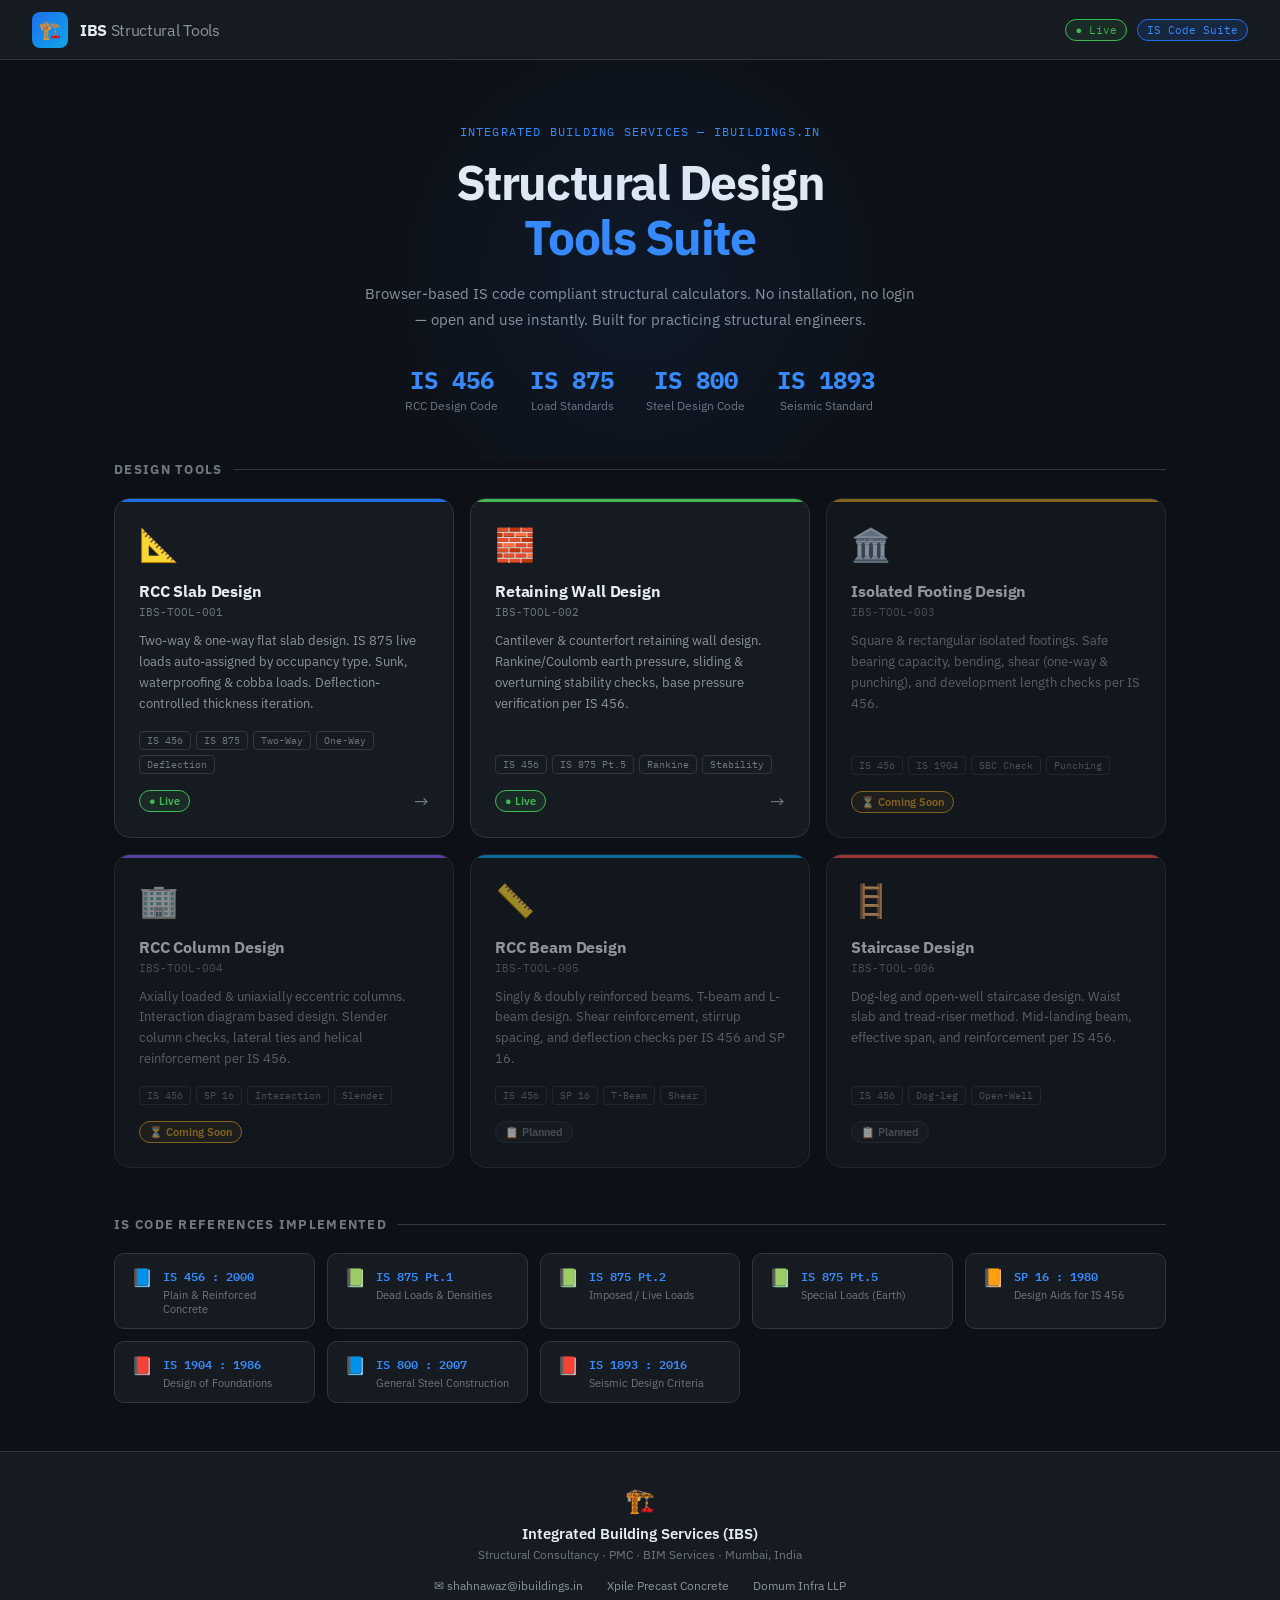
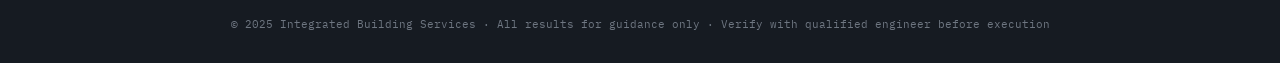
==== index.html @ f1c57fa6 "Add files via upload" ====
<!DOCTYPE html>
<html lang="en">
<head>
  <meta charset="UTF-8">
  <meta name="viewport" content="width=device-width, initial-scale=1.0">
  <title>IBS Structural Tools — Integrated Building Services</title>
  <link rel="icon" href="data:image/svg+xml,<svg xmlns='http://www.w3.org/2000/svg' viewBox='0 0 100 100'><text y='.9em' font-size='90'>🏗️</text></svg>">
  <link rel="preconnect" href="https://fonts.googleapis.com">
  <link href="https://fonts.googleapis.com/css2?family=IBM+Plex+Mono:wght@400;600&family=IBM+Plex+Sans:wght@300;400;500;600;700&display=swap" rel="stylesheet">
  <style>
    :root {
      --bg:         #0d1117;
      --bg-card:    #161b22;
      --bg-card2:   #1c2129;
      --border:     #30363d;
      --border-hi:  #484f58;
      --text:       #e6edf3;
      --text-muted: #8b949e;
      --text-dim:   #6e7681;
      --accent:     #1f6feb;
      --accent-hi:  #388bfd;
      --accent-glow:rgba(31,111,235,0.15);
      --green:      #3fb950;
      --green-bg:   rgba(63,185,80,0.1);
      --orange:     #d29922;
      --orange-bg:  rgba(210,153,34,0.1);
      --purple:     #8b5cf6;
      --purple-bg:  rgba(139,92,246,0.1);
      --teal:       #0ea5e9;
      --teal-bg:    rgba(14,165,233,0.1);
      --red:        #f85149;
      --red-bg:     rgba(248,81,73,0.1);
      --font:       'IBM Plex Sans', sans-serif;
      --mono:       'IBM Plex Mono', monospace;
      --radius:     10px;
      --radius-lg:  16px;
    }
    *, *::before, *::after { box-sizing: border-box; margin: 0; padding: 0; }
    html { scroll-behavior: smooth; }

    body {
      font-family: var(--font);
      background: var(--bg);
      color: var(--text);
      min-height: 100vh;
    }

    /* ── Header ── */
    .header {
      background: var(--bg-card);
      border-bottom: 1px solid var(--border);
      padding: 0 2rem;
      height: 60px;
      display: flex;
      align-items: center;
      justify-content: space-between;
      position: sticky; top: 0; z-index: 50;
    }
    .header-brand { display: flex; align-items: center; gap: 12px; }
    .header-logo {
      width: 36px; height: 36px;
      background: linear-gradient(135deg, var(--accent), #0ea5e9);
      border-radius: 8px;
      display: flex; align-items: center; justify-content: center;
      font-size: 18px;
    }
    .brand-text { font-size: 16px; font-weight: 700; letter-spacing: -0.02em; }
    .brand-text span { color: var(--text-muted); font-weight: 400; }
    .header-right { display: flex; align-items: center; gap: 10px; }
    .badge {
      font-family: var(--mono);
      font-size: 11px;
      padding: 3px 9px;
      border-radius: 20px;
      border: 1px solid;
    }
    .badge-blue  { color: var(--accent-hi); border-color: var(--accent);  background: var(--accent-glow); }
    .badge-green { color: var(--green);     border-color: var(--green);   background: var(--green-bg); }

    /* ── Hero ── */
    .hero {
      padding: 4rem 2rem 3rem;
      text-align: center;
      position: relative;
      overflow: hidden;
    }
    .hero::before {
      content: '';
      position: absolute;
      top: -80px; left: 50%; transform: translateX(-50%);
      width: 600px; height: 600px;
      background: radial-gradient(circle, rgba(31,111,235,0.08) 0%, transparent 70%);
      pointer-events: none;
    }
    .hero-eyebrow {
      font-family: var(--mono);
      font-size: 12px;
      color: var(--accent-hi);
      letter-spacing: 0.1em;
      text-transform: uppercase;
      margin-bottom: 1rem;
    }
    .hero h1 {
      font-size: clamp(28px, 5vw, 48px);
      font-weight: 700;
      letter-spacing: -0.03em;
      line-height: 1.15;
      margin-bottom: 1rem;
    }
    .hero h1 span { color: var(--accent-hi); }
    .hero-sub {
      font-size: 15px;
      color: var(--text-muted);
      max-width: 560px;
      margin: 0 auto 2rem;
      line-height: 1.7;
    }
    .hero-stats {
      display: flex;
      justify-content: center;
      gap: 2rem;
      flex-wrap: wrap;
    }
    .hero-stat { text-align: center; }
    .hero-stat-num {
      font-size: 24px;
      font-weight: 700;
      font-family: var(--mono);
      color: var(--accent-hi);
    }
    .hero-stat-label { font-size: 12px; color: var(--text-dim); margin-top: 2px; }

    /* ── Section ── */
    .section { max-width: 1100px; margin: 0 auto; padding: 0 1.5rem 3rem; }
    .section-title {
      font-size: 13px;
      font-weight: 700;
      text-transform: uppercase;
      letter-spacing: 0.1em;
      color: var(--text-dim);
      margin-bottom: 1.25rem;
      display: flex;
      align-items: center;
      gap: 10px;
    }
    .section-title::after {
      content: ''; flex: 1; height: 1px; background: var(--border);
    }

    /* ── Tool Cards Grid ── */
    .tools-grid {
      display: grid;
      grid-template-columns: repeat(auto-fill, minmax(300px, 1fr));
      gap: 1rem;
    }

    .tool-card {
      background: var(--bg-card);
      border: 1px solid var(--border);
      border-radius: var(--radius-lg);
      padding: 1.5rem;
      transition: all 0.2s ease;
      text-decoration: none;
      color: inherit;
      display: flex;
      flex-direction: column;
      position: relative;
      overflow: hidden;
    }
    .tool-card::before {
      content: '';
      position: absolute;
      top: 0; left: 0; right: 0;
      height: 3px;
      border-radius: var(--radius-lg) var(--radius-lg) 0 0;
    }
    .tool-card:hover {
      border-color: var(--border-hi);
      transform: translateY(-2px);
      box-shadow: 0 8px 32px rgba(0,0,0,0.4);
    }
    .tool-card.active:hover { cursor: pointer; }
    .tool-card.coming-soon { opacity: 0.6; cursor: default; }
    .tool-card.coming-soon:hover { transform: none; box-shadow: none; }

    /* Color themes per tool */
    .theme-blue  ::before, .tool-card.theme-blue::before  { background: var(--accent); }
    .tool-card.theme-blue:hover   { border-color: var(--accent); box-shadow: 0 8px 32px var(--accent-glow); }
    .tool-card.theme-green::before  { background: var(--green); }
    .tool-card.theme-green:hover  { border-color: var(--green);  box-shadow: 0 8px 32px rgba(63,185,80,0.15); }
    .tool-card.theme-orange::before { background: var(--orange); }
    .tool-card.theme-orange:hover { border-color: var(--orange); box-shadow: 0 8px 32px rgba(210,153,34,0.15); }
    .tool-card.theme-purple::before { background: var(--purple); }
    .tool-card.theme-purple:hover { border-color: var(--purple); box-shadow: 0 8px 32px rgba(139,92,246,0.15); }
    .tool-card.theme-teal::before   { background: var(--teal); }
    .tool-card.theme-teal:hover   { border-color: var(--teal);   box-shadow: 0 8px 32px rgba(14,165,233,0.15); }
    .tool-card.theme-red::before    { background: var(--red); }
    .tool-card.theme-red:hover    { border-color: var(--red);    box-shadow: 0 8px 32px rgba(248,81,73,0.15); }

    .tool-icon {
      font-size: 2rem;
      margin-bottom: 1rem;
      display: block;
    }
    .tool-name {
      font-size: 16px;
      font-weight: 700;
      letter-spacing: -0.01em;
      margin-bottom: 4px;
    }
    .tool-code {
      font-family: var(--mono);
      font-size: 11px;
      color: var(--text-dim);
      margin-bottom: 0.75rem;
    }
    .tool-desc {
      font-size: 13px;
      color: var(--text-muted);
      line-height: 1.6;
      flex: 1;
      margin-bottom: 1rem;
    }
    .tool-tags {
      display: flex;
      flex-wrap: wrap;
      gap: 5px;
      margin-bottom: 1rem;
    }
    .tool-tag {
      font-size: 10px;
      font-family: var(--mono);
      padding: 2px 7px;
      border-radius: 4px;
      border: 1px solid var(--border);
      color: var(--text-dim);
    }
    .tool-footer {
      display: flex;
      align-items: center;
      justify-content: space-between;
    }
    .tool-status {
      font-size: 11px;
      font-weight: 600;
      padding: 3px 9px;
      border-radius: 20px;
    }
    .status-live    { background: var(--green-bg);  color: var(--green);  border: 1px solid var(--green); }
    .status-soon    { background: var(--orange-bg); color: var(--orange); border: 1px solid var(--orange); }
    .status-planned { background: var(--bg-card2);  color: var(--text-dim); border: 1px solid var(--border); }
    .tool-arrow { color: var(--text-dim); font-size: 18px; transition: transform 0.2s; }
    .tool-card:hover .tool-arrow { transform: translateX(4px); }

    /* ── Code References Panel ── */
    .codes-grid {
      display: grid;
      grid-template-columns: repeat(auto-fill, minmax(200px, 1fr));
      gap: 0.75rem;
    }
    .code-pill {
      background: var(--bg-card);
      border: 1px solid var(--border);
      border-radius: var(--radius);
      padding: 0.75rem 1rem;
      display: flex;
      align-items: flex-start;
      gap: 10px;
    }
    .code-pill-icon { font-size: 18px; flex-shrink: 0; }
    .code-pill-name { font-family: var(--mono); font-size: 12px; font-weight: 600; color: var(--accent-hi); }
    .code-pill-desc { font-size: 11px; color: var(--text-dim); margin-top: 2px; }

    /* ── Footer ── */
    .footer {
      border-top: 1px solid var(--border);
      background: var(--bg-card);
      padding: 2rem;
      text-align: center;
    }
    .footer-logo { font-size: 24px; margin-bottom: 0.5rem; }
    .footer-name { font-size: 15px; font-weight: 600; margin-bottom: 4px; }
    .footer-tagline { font-size: 12px; color: var(--text-dim); margin-bottom: 1rem; }
    .footer-links { display: flex; justify-content: center; gap: 1.5rem; flex-wrap: wrap; }
    .footer-link { font-size: 12px; color: var(--text-muted); text-decoration: none; }
    .footer-link:hover { color: var(--accent-hi); }
    .footer-copy { margin-top: 1.5rem; font-size: 11px; color: var(--text-dim); font-family: var(--mono); }

    @media (max-width: 600px) {
      .hero { padding: 2.5rem 1rem 2rem; }
      .hero-stats { gap: 1.25rem; }
      .section { padding: 0 1rem 2rem; }
      .tools-grid { grid-template-columns: 1fr; }
      .header { padding: 0 1rem; }
    }
  </style>
</head>
<body>

<!-- Header -->
<header class="header">
  <div class="header-brand">
    <div class="header-logo">🏗️</div>
    <div class="brand-text">IBS <span>Structural Tools</span></div>
  </div>
  <div class="header-right">
    <span class="badge badge-green">● Live</span>
    <span class="badge badge-blue">IS Code Suite</span>
  </div>
</header>

<!-- Hero -->
<section class="hero">
  <div class="hero-eyebrow">Integrated Building Services — ibuildings.in</div>
  <h1>Structural Design<br><span>Tools Suite</span></h1>
  <p class="hero-sub">
    Browser-based IS code compliant structural calculators. No installation, no login — open and use instantly. Built for practicing structural engineers.
  </p>
  <div class="hero-stats">
    <div class="hero-stat">
      <div class="hero-stat-num">IS 456</div>
      <div class="hero-stat-label">RCC Design Code</div>
    </div>
    <div class="hero-stat">
      <div class="hero-stat-num">IS 875</div>
      <div class="hero-stat-label">Load Standards</div>
    </div>
    <div class="hero-stat">
      <div class="hero-stat-num">IS 800</div>
      <div class="hero-stat-label">Steel Design Code</div>
    </div>
    <div class="hero-stat">
      <div class="hero-stat-num">IS 1893</div>
      <div class="hero-stat-label">Seismic Standard</div>
    </div>
  </div>
</section>

<!-- Tools -->
<div class="section">
  <div class="section-title">Design Tools</div>
  <div class="tools-grid">

    <!-- Slab Design — LIVE -->
    <a class="tool-card theme-blue active" href="slab-design/index.html">
      <span class="tool-icon">📐</span>
      <div class="tool-name">RCC Slab Design</div>
      <div class="tool-code">IBS-TOOL-001</div>
      <div class="tool-desc">
        Two-way & one-way flat slab design. IS 875 live loads auto-assigned by occupancy type. Sunk, waterproofing & cobba loads. Deflection-controlled thickness iteration.
      </div>
      <div class="tool-tags">
        <span class="tool-tag">IS 456</span>
        <span class="tool-tag">IS 875</span>
        <span class="tool-tag">Two-Way</span>
        <span class="tool-tag">One-Way</span>
        <span class="tool-tag">Deflection</span>
      </div>
      <div class="tool-footer">
        <span class="tool-status status-live">● Live</span>
        <span class="tool-arrow">→</span>
      </div>
    </a>

    <!-- Retaining Wall — LIVE -->
    <a class="tool-card theme-green active" href="retaining-wall/index.html">
      <span class="tool-icon">🧱</span>
      <div class="tool-name">Retaining Wall Design</div>
      <div class="tool-code">IBS-TOOL-002</div>
      <div class="tool-desc">
        Cantilever & counterfort retaining wall design. Rankine/Coulomb earth pressure, sliding & overturning stability checks, base pressure verification per IS 456.
      </div>
      <div class="tool-tags">
        <span class="tool-tag">IS 456</span>
        <span class="tool-tag">IS 875 Pt.5</span>
        <span class="tool-tag">Rankine</span>
        <span class="tool-tag">Stability</span>
      </div>
      <div class="tool-footer">
        <span class="tool-status status-live">● Live</span>
        <span class="tool-arrow">→</span>
      </div>
    </a>

    <!-- Isolated Footing — Coming Soon -->
    <div class="tool-card theme-orange coming-soon">
      <span class="tool-icon">🏛️</span>
      <div class="tool-name">Isolated Footing Design</div>
      <div class="tool-code">IBS-TOOL-003</div>
      <div class="tool-desc">
        Square & rectangular isolated footings. Safe bearing capacity, bending, shear (one-way & punching), and development length checks per IS 456.
      </div>
      <div class="tool-tags">
        <span class="tool-tag">IS 456</span>
        <span class="tool-tag">IS 1904</span>
        <span class="tool-tag">SBC Check</span>
        <span class="tool-tag">Punching</span>
      </div>
      <div class="tool-footer">
        <span class="tool-status status-soon">⏳ Coming Soon</span>
      </div>
    </div>

    <!-- Column Design — Coming Soon -->
    <div class="tool-card theme-purple coming-soon">
      <span class="tool-icon">🏢</span>
      <div class="tool-name">RCC Column Design</div>
      <div class="tool-code">IBS-TOOL-004</div>
      <div class="tool-desc">
        Axially loaded & uniaxially eccentric columns. Interaction diagram based design. Slender column checks, lateral ties and helical reinforcement per IS 456.
      </div>
      <div class="tool-tags">
        <span class="tool-tag">IS 456</span>
        <span class="tool-tag">SP 16</span>
        <span class="tool-tag">Interaction</span>
        <span class="tool-tag">Slender</span>
      </div>
      <div class="tool-footer">
        <span class="tool-status status-soon">⏳ Coming Soon</span>
      </div>
    </div>

    <!-- Beam Design — Planned -->
    <div class="tool-card theme-teal coming-soon">
      <span class="tool-icon">📏</span>
      <div class="tool-name">RCC Beam Design</div>
      <div class="tool-code">IBS-TOOL-005</div>
      <div class="tool-desc">
        Singly & doubly reinforced beams. T-beam and L-beam design. Shear reinforcement, stirrup spacing, and deflection checks per IS 456 and SP 16.
      </div>
      <div class="tool-tags">
        <span class="tool-tag">IS 456</span>
        <span class="tool-tag">SP 16</span>
        <span class="tool-tag">T-Beam</span>
        <span class="tool-tag">Shear</span>
      </div>
      <div class="tool-footer">
        <span class="tool-status status-planned">📋 Planned</span>
      </div>
    </div>

    <!-- Staircase — Planned -->
    <div class="tool-card theme-red coming-soon">
      <span class="tool-icon">🪜</span>
      <div class="tool-name">Staircase Design</div>
      <div class="tool-code">IBS-TOOL-006</div>
      <div class="tool-desc">
        Dog-leg and open-well staircase design. Waist slab and tread-riser method. Mid-landing beam, effective span, and reinforcement per IS 456.
      </div>
      <div class="tool-tags">
        <span class="tool-tag">IS 456</span>
        <span class="tool-tag">Dog-leg</span>
        <span class="tool-tag">Open-Well</span>
      </div>
      <div class="tool-footer">
        <span class="tool-status status-planned">📋 Planned</span>
      </div>
    </div>

  </div>
</div>

<!-- IS Code References -->
<div class="section">
  <div class="section-title">IS Code References Implemented</div>
  <div class="codes-grid">
    <div class="code-pill"><div class="code-pill-icon">📘</div><div><div class="code-pill-name">IS 456 : 2000</div><div class="code-pill-desc">Plain & Reinforced Concrete</div></div></div>
    <div class="code-pill"><div class="code-pill-icon">📗</div><div><div class="code-pill-name">IS 875 Pt.1</div><div class="code-pill-desc">Dead Loads & Densities</div></div></div>
    <div class="code-pill"><div class="code-pill-icon">📗</div><div><div class="code-pill-name">IS 875 Pt.2</div><div class="code-pill-desc">Imposed / Live Loads</div></div></div>
    <div class="code-pill"><div class="code-pill-icon">📗</div><div><div class="code-pill-name">IS 875 Pt.5</div><div class="code-pill-desc">Special Loads (Earth)</div></div></div>
    <div class="code-pill"><div class="code-pill-icon">📙</div><div><div class="code-pill-name">SP 16 : 1980</div><div class="code-pill-desc">Design Aids for IS 456</div></div></div>
    <div class="code-pill"><div class="code-pill-icon">📕</div><div><div class="code-pill-name">IS 1904 : 1986</div><div class="code-pill-desc">Design of Foundations</div></div></div>
    <div class="code-pill"><div class="code-pill-icon">📘</div><div><div class="code-pill-name">IS 800 : 2007</div><div class="code-pill-desc">General Steel Construction</div></div></div>
    <div class="code-pill"><div class="code-pill-icon">📕</div><div><div class="code-pill-name">IS 1893 : 2016</div><div class="code-pill-desc">Seismic Design Criteria</div></div></div>
  </div>
</div>

<!-- Footer -->
<footer class="footer">
  <div class="footer-logo">🏗️</div>
  <div class="footer-name">Integrated Building Services (IBS)</div>
  <div class="footer-tagline">Structural Consultancy · PMC · BIM Services · Mumbai, India</div>
  <div class="footer-links">
    <a class="footer-link" href="mailto:shahnawaz@ibuildings.in">✉ shahnawaz@ibuildings.in</a>
    <a class="footer-link" href="#">Xpile Precast Concrete</a>
    <a class="footer-link" href="#">Domum Infra LLP</a>
  </div>
  <div class="footer-copy">
    © 2025 Integrated Building Services · All results for guidance only · Verify with qualified engineer before execution
  </div>
</footer>

</body>
</html>
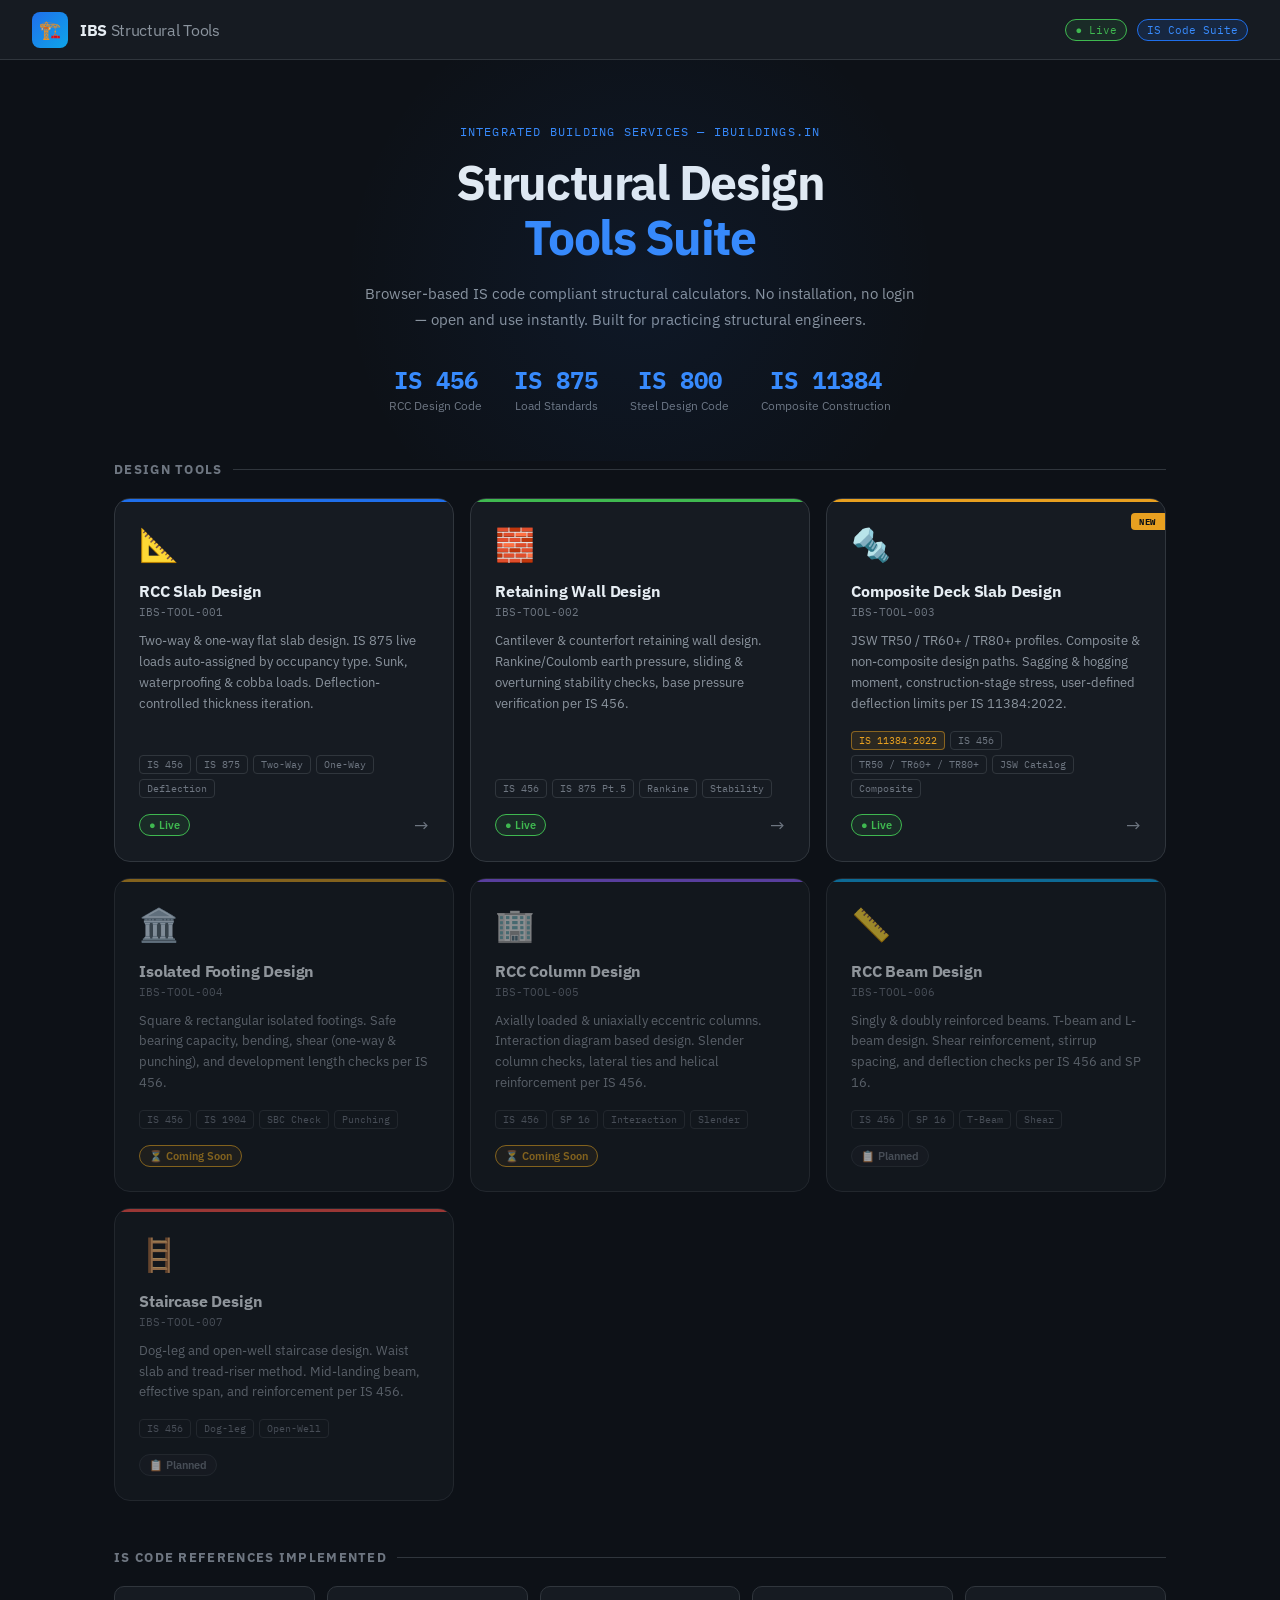
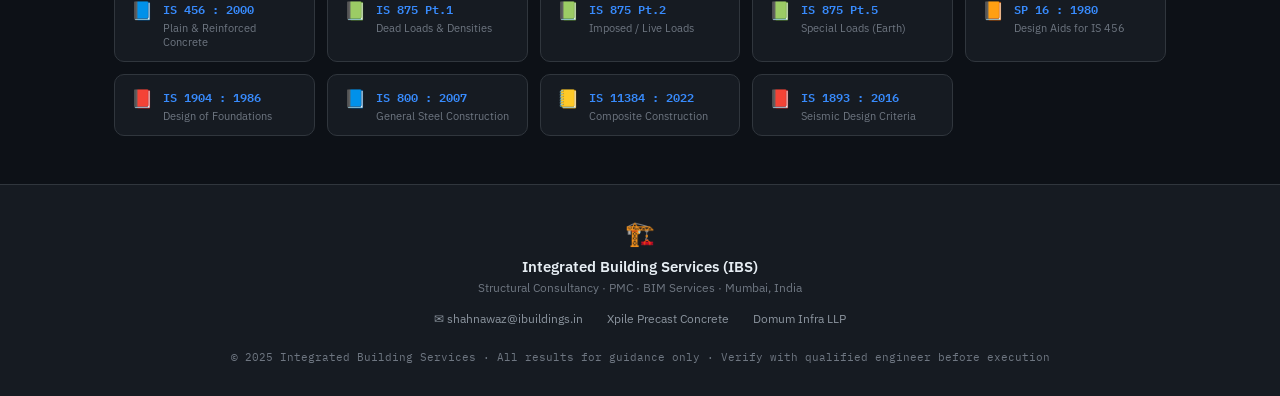
==== commit 9066560c: "Add files via upload" ====
--- a/index.html
+++ b/index.html
@@ -30,6 +30,8 @@
       --teal-bg:    rgba(14,165,233,0.1);
       --red:        #f85149;
       --red-bg:     rgba(248,81,73,0.1);
+      --amber:      #e8a020;
+      --amber-bg:   rgba(232,160,32,0.1);
       --font:       'IBM Plex Sans', sans-serif;
       --mono:       'IBM Plex Mono', monospace;
       --radius:     10px;
@@ -184,18 +186,20 @@
     .tool-card.coming-soon:hover { transform: none; box-shadow: none; }
 
     /* Color themes per tool */
-    .theme-blue  ::before, .tool-card.theme-blue::before  { background: var(--accent); }
-    .tool-card.theme-blue:hover   { border-color: var(--accent); box-shadow: 0 8px 32px var(--accent-glow); }
+    .tool-card.theme-blue::before   { background: var(--accent); }
+    .tool-card.theme-blue:hover     { border-color: var(--accent);  box-shadow: 0 8px 32px var(--accent-glow); }
     .tool-card.theme-green::before  { background: var(--green); }
-    .tool-card.theme-green:hover  { border-color: var(--green);  box-shadow: 0 8px 32px rgba(63,185,80,0.15); }
+    .tool-card.theme-green:hover    { border-color: var(--green);   box-shadow: 0 8px 32px rgba(63,185,80,0.15); }
+    .tool-card.theme-amber::before  { background: var(--amber); }
+    .tool-card.theme-amber:hover    { border-color: var(--amber);   box-shadow: 0 8px 32px rgba(232,160,32,0.18); }
     .tool-card.theme-orange::before { background: var(--orange); }
-    .tool-card.theme-orange:hover { border-color: var(--orange); box-shadow: 0 8px 32px rgba(210,153,34,0.15); }
+    .tool-card.theme-orange:hover   { border-color: var(--orange);  box-shadow: 0 8px 32px rgba(210,153,34,0.15); }
     .tool-card.theme-purple::before { background: var(--purple); }
-    .tool-card.theme-purple:hover { border-color: var(--purple); box-shadow: 0 8px 32px rgba(139,92,246,0.15); }
+    .tool-card.theme-purple:hover   { border-color: var(--purple);  box-shadow: 0 8px 32px rgba(139,92,246,0.15); }
     .tool-card.theme-teal::before   { background: var(--teal); }
-    .tool-card.theme-teal:hover   { border-color: var(--teal);   box-shadow: 0 8px 32px rgba(14,165,233,0.15); }
+    .tool-card.theme-teal:hover     { border-color: var(--teal);    box-shadow: 0 8px 32px rgba(14,165,233,0.15); }
     .tool-card.theme-red::before    { background: var(--red); }
-    .tool-card.theme-red:hover    { border-color: var(--red);    box-shadow: 0 8px 32px rgba(248,81,73,0.15); }
+    .tool-card.theme-red:hover      { border-color: var(--red);     box-shadow: 0 8px 32px rgba(248,81,73,0.15); }
 
     .tool-icon {
       font-size: 2rem;
@@ -235,6 +239,13 @@
       border: 1px solid var(--border);
       color: var(--text-dim);
     }
+    /* Highlight tag for new tool */
+    .tool-tag.tag-amber {
+      border-color: rgba(232,160,32,0.5);
+      color: var(--amber);
+      background: var(--amber-bg);
+    }
+
     .tool-footer {
       display: flex;
       align-items: center;
@@ -251,6 +262,21 @@
     .status-planned { background: var(--bg-card2);  color: var(--text-dim); border: 1px solid var(--border); }
     .tool-arrow { color: var(--text-dim); font-size: 18px; transition: transform 0.2s; }
     .tool-card:hover .tool-arrow { transform: translateX(4px); }
+
+    /* NEW badge ribbon */
+    .new-ribbon {
+      position: absolute;
+      top: 14px; right: -1px;
+      background: var(--amber);
+      color: #0d1117;
+      font-family: var(--mono);
+      font-size: 9px;
+      font-weight: 700;
+      letter-spacing: 0.08em;
+      padding: 3px 10px 3px 8px;
+      border-radius: 4px 0 0 4px;
+      text-transform: uppercase;
+    }
 
     /* ── Code References Panel ── */
     .codes-grid {
@@ -330,8 +356,8 @@
       <div class="hero-stat-label">Steel Design Code</div>
     </div>
     <div class="hero-stat">
-      <div class="hero-stat-num">IS 1893</div>
-      <div class="hero-stat-label">Seismic Standard</div>
+      <div class="hero-stat-num">IS 11384</div>
+      <div class="hero-stat-label">Composite Construction</div>
     </div>
   </div>
 </section>
@@ -341,7 +367,7 @@
   <div class="section-title">Design Tools</div>
   <div class="tools-grid">
 
-    <!-- Slab Design — LIVE -->
+    <!-- 001 — RCC Slab Design — LIVE -->
     <a class="tool-card theme-blue active" href="slab-design/index.html">
       <span class="tool-icon">📐</span>
       <div class="tool-name">RCC Slab Design</div>
@@ -362,7 +388,7 @@
       </div>
     </a>
 
-    <!-- Retaining Wall — LIVE -->
+    <!-- 002 — Retaining Wall — LIVE -->
     <a class="tool-card theme-green active" href="retaining-wall/index.html">
       <span class="tool-icon">🧱</span>
       <div class="tool-name">Retaining Wall Design</div>
@@ -382,11 +408,33 @@
       </div>
     </a>
 
-    <!-- Isolated Footing — Coming Soon -->
+    <!-- 003 — Composite Deck Slab — LIVE (NEW) -->
+    <a class="tool-card theme-amber active" href="deck-slab/index.html">
+      <div class="new-ribbon">NEW</div>
+      <span class="tool-icon">🔩</span>
+      <div class="tool-name">Composite Deck Slab Design</div>
+      <div class="tool-code">IBS-TOOL-003</div>
+      <div class="tool-desc">
+        JSW TR50 / TR60+ / TR80+ profiles. Composite &amp; non-composite design paths. Sagging &amp; hogging moment, construction-stage stress, user-defined deflection limits per IS 11384:2022.
+      </div>
+      <div class="tool-tags">
+        <span class="tool-tag tag-amber">IS 11384:2022</span>
+        <span class="tool-tag">IS 456</span>
+        <span class="tool-tag">TR50 / TR60+ / TR80+</span>
+        <span class="tool-tag">JSW Catalog</span>
+        <span class="tool-tag">Composite</span>
+      </div>
+      <div class="tool-footer">
+        <span class="tool-status status-live">● Live</span>
+        <span class="tool-arrow">→</span>
+      </div>
+    </a>
+
+    <!-- 004 — Isolated Footing — Coming Soon -->
     <div class="tool-card theme-orange coming-soon">
       <span class="tool-icon">🏛️</span>
       <div class="tool-name">Isolated Footing Design</div>
-      <div class="tool-code">IBS-TOOL-003</div>
+      <div class="tool-code">IBS-TOOL-004</div>
       <div class="tool-desc">
         Square & rectangular isolated footings. Safe bearing capacity, bending, shear (one-way & punching), and development length checks per IS 456.
       </div>
@@ -401,11 +449,11 @@
       </div>
     </div>
 
-    <!-- Column Design — Coming Soon -->
+    <!-- 005 — Column Design — Coming Soon -->
     <div class="tool-card theme-purple coming-soon">
       <span class="tool-icon">🏢</span>
       <div class="tool-name">RCC Column Design</div>
-      <div class="tool-code">IBS-TOOL-004</div>
+      <div class="tool-code">IBS-TOOL-005</div>
       <div class="tool-desc">
         Axially loaded & uniaxially eccentric columns. Interaction diagram based design. Slender column checks, lateral ties and helical reinforcement per IS 456.
       </div>
@@ -420,11 +468,11 @@
       </div>
     </div>
 
-    <!-- Beam Design — Planned -->
+    <!-- 006 — Beam Design — Planned -->
     <div class="tool-card theme-teal coming-soon">
       <span class="tool-icon">📏</span>
       <div class="tool-name">RCC Beam Design</div>
-      <div class="tool-code">IBS-TOOL-005</div>
+      <div class="tool-code">IBS-TOOL-006</div>
       <div class="tool-desc">
         Singly & doubly reinforced beams. T-beam and L-beam design. Shear reinforcement, stirrup spacing, and deflection checks per IS 456 and SP 16.
       </div>
@@ -439,11 +487,11 @@
       </div>
     </div>
 
-    <!-- Staircase — Planned -->
+    <!-- 007 — Staircase — Planned -->
     <div class="tool-card theme-red coming-soon">
       <span class="tool-icon">🪜</span>
       <div class="tool-name">Staircase Design</div>
-      <div class="tool-code">IBS-TOOL-006</div>
+      <div class="tool-code">IBS-TOOL-007</div>
       <div class="tool-desc">
         Dog-leg and open-well staircase design. Waist slab and tread-riser method. Mid-landing beam, effective span, and reinforcement per IS 456.
       </div>
@@ -471,6 +519,7 @@
     <div class="code-pill"><div class="code-pill-icon">📙</div><div><div class="code-pill-name">SP 16 : 1980</div><div class="code-pill-desc">Design Aids for IS 456</div></div></div>
     <div class="code-pill"><div class="code-pill-icon">📕</div><div><div class="code-pill-name">IS 1904 : 1986</div><div class="code-pill-desc">Design of Foundations</div></div></div>
     <div class="code-pill"><div class="code-pill-icon">📘</div><div><div class="code-pill-name">IS 800 : 2007</div><div class="code-pill-desc">General Steel Construction</div></div></div>
+    <div class="code-pill"><div class="code-pill-icon">📒</div><div><div class="code-pill-name">IS 11384 : 2022</div><div class="code-pill-desc">Composite Construction</div></div></div>
     <div class="code-pill"><div class="code-pill-icon">📕</div><div><div class="code-pill-name">IS 1893 : 2016</div><div class="code-pill-desc">Seismic Design Criteria</div></div></div>
   </div>
 </div>
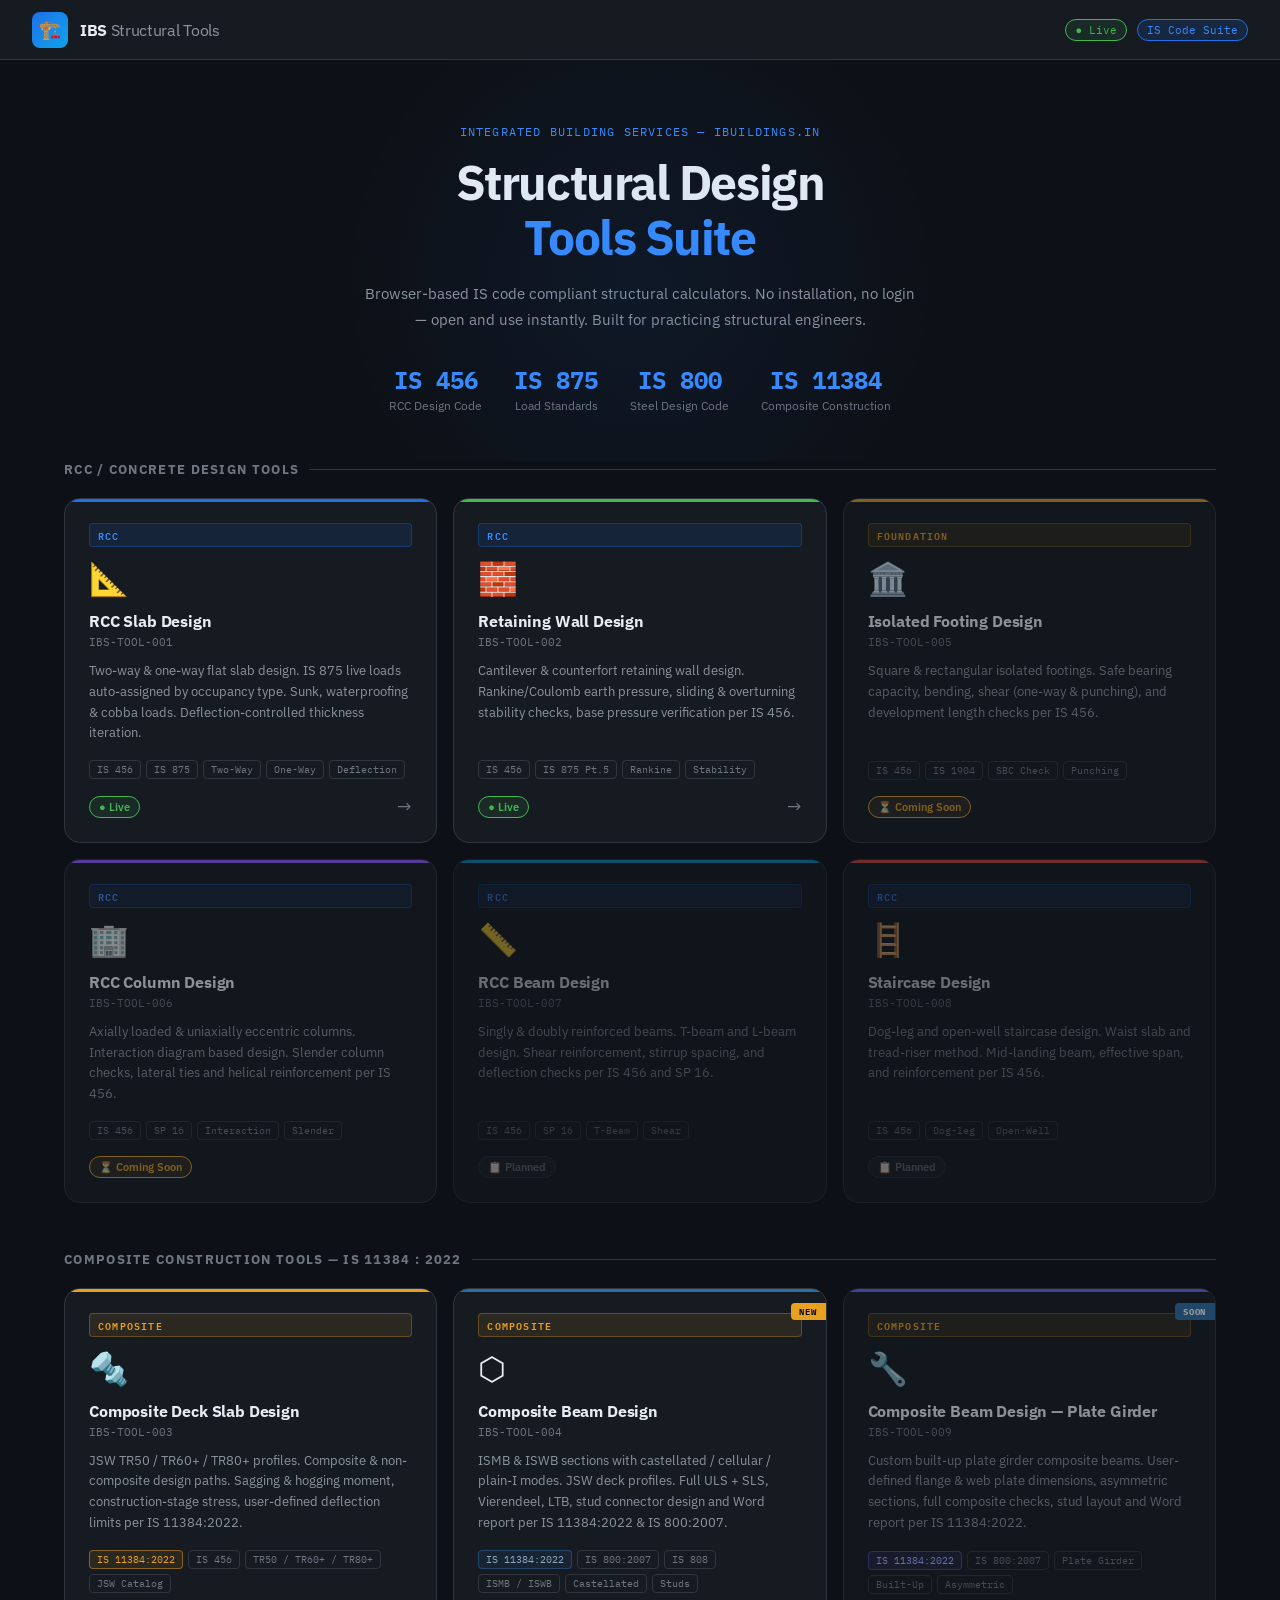
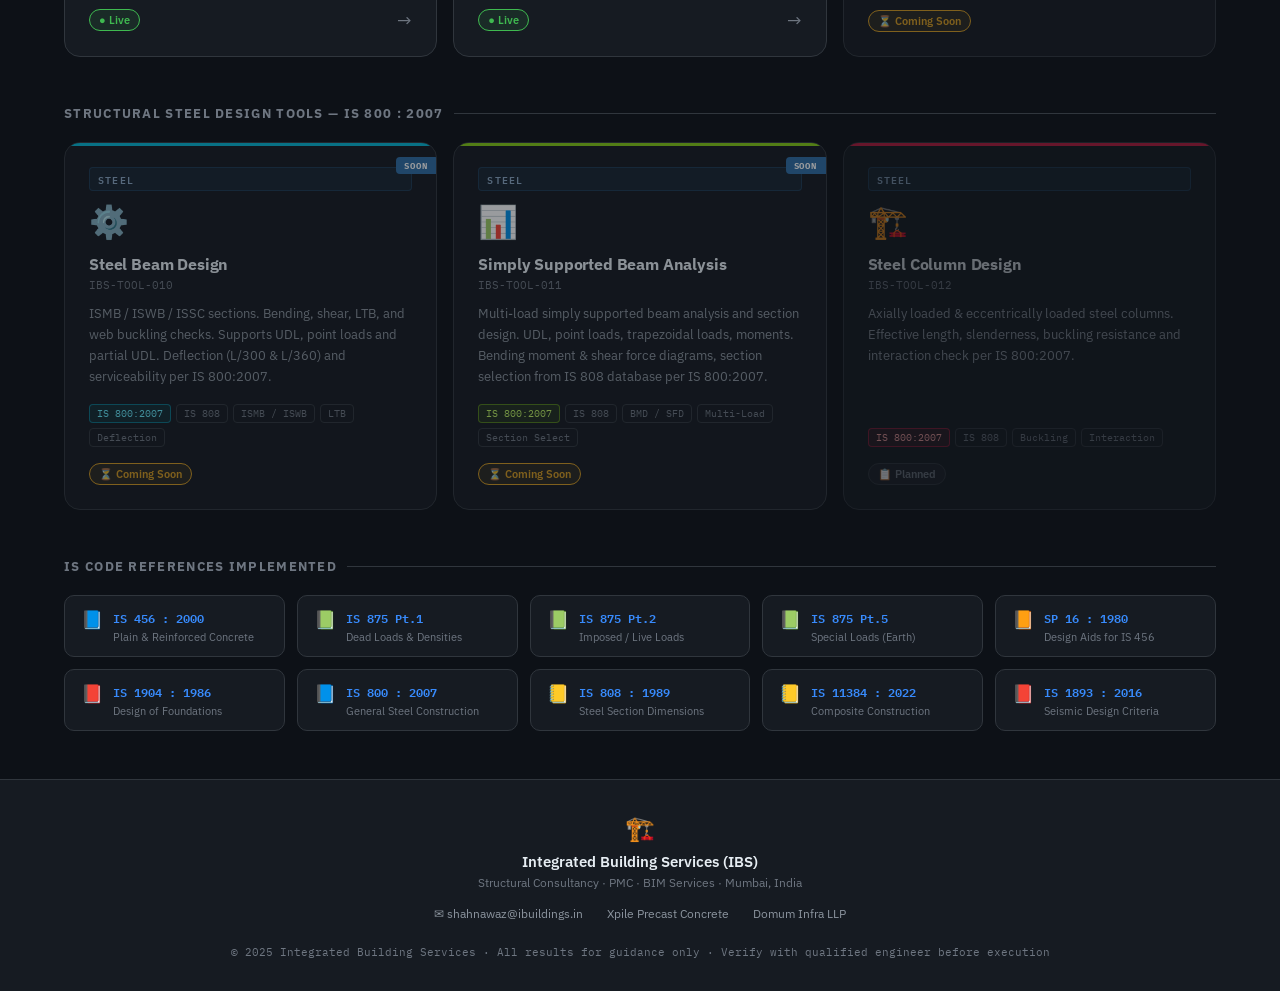
==== commit 141141e7: "Update index.html" ====
--- a/index.html
+++ b/index.html
@@ -32,6 +32,21 @@
       --red-bg:     rgba(248,81,73,0.1);
       --amber:      #e8a020;
       --amber-bg:   rgba(232,160,32,0.1);
+      --steel:      #2e6da4;
+      --steel-bg:   rgba(46,109,164,0.12);
+      --steel-glow: rgba(46,109,164,0.20);
+      --indigo:     #6366f1;
+      --indigo-bg:  rgba(99,102,241,0.12);
+      --indigo-glow:rgba(99,102,241,0.18);
+      --rose:       #e11d48;
+      --rose-bg:    rgba(225,29,72,0.10);
+      --rose-glow:  rgba(225,29,72,0.16);
+      --cyan:       #06b6d4;
+      --cyan-bg:    rgba(6,182,212,0.10);
+      --cyan-glow:  rgba(6,182,212,0.16);
+      --lime:       #84cc16;
+      --lime-bg:    rgba(132,204,22,0.10);
+      --lime-glow:  rgba(132,204,22,0.16);
       --font:       'IBM Plex Sans', sans-serif;
       --mono:       'IBM Plex Mono', monospace;
       --radius:     10px;
@@ -39,23 +54,13 @@
     }
     *, *::before, *::after { box-sizing: border-box; margin: 0; padding: 0; }
     html { scroll-behavior: smooth; }
-
-    body {
-      font-family: var(--font);
-      background: var(--bg);
-      color: var(--text);
-      min-height: 100vh;
-    }
+    body { font-family: var(--font); background: var(--bg); color: var(--text); min-height: 100vh; }
 
     /* ── Header ── */
     .header {
-      background: var(--bg-card);
-      border-bottom: 1px solid var(--border);
-      padding: 0 2rem;
-      height: 60px;
-      display: flex;
-      align-items: center;
-      justify-content: space-between;
+      background: var(--bg-card); border-bottom: 1px solid var(--border);
+      padding: 0 2rem; height: 60px;
+      display: flex; align-items: center; justify-content: space-between;
       position: sticky; top: 0; z-index: 50;
     }
     .header-brand { display: flex; align-items: center; gap: 12px; }
@@ -63,247 +68,146 @@
       width: 36px; height: 36px;
       background: linear-gradient(135deg, var(--accent), #0ea5e9);
       border-radius: 8px;
-      display: flex; align-items: center; justify-content: center;
-      font-size: 18px;
+      display: flex; align-items: center; justify-content: center; font-size: 18px;
     }
     .brand-text { font-size: 16px; font-weight: 700; letter-spacing: -0.02em; }
     .brand-text span { color: var(--text-muted); font-weight: 400; }
     .header-right { display: flex; align-items: center; gap: 10px; }
-    .badge {
-      font-family: var(--mono);
-      font-size: 11px;
-      padding: 3px 9px;
-      border-radius: 20px;
-      border: 1px solid;
-    }
+    .badge { font-family: var(--mono); font-size: 11px; padding: 3px 9px; border-radius: 20px; border: 1px solid; }
     .badge-blue  { color: var(--accent-hi); border-color: var(--accent);  background: var(--accent-glow); }
     .badge-green { color: var(--green);     border-color: var(--green);   background: var(--green-bg); }
 
     /* ── Hero ── */
     .hero {
-      padding: 4rem 2rem 3rem;
-      text-align: center;
-      position: relative;
-      overflow: hidden;
+      padding: 4rem 2rem 3rem; text-align: center;
+      position: relative; overflow: hidden;
     }
     .hero::before {
-      content: '';
-      position: absolute;
-      top: -80px; left: 50%; transform: translateX(-50%);
+      content: ''; position: absolute; top: -80px; left: 50%; transform: translateX(-50%);
       width: 600px; height: 600px;
       background: radial-gradient(circle, rgba(31,111,235,0.08) 0%, transparent 70%);
       pointer-events: none;
     }
     .hero-eyebrow {
-      font-family: var(--mono);
-      font-size: 12px;
-      color: var(--accent-hi);
-      letter-spacing: 0.1em;
-      text-transform: uppercase;
-      margin-bottom: 1rem;
-    }
-    .hero h1 {
-      font-size: clamp(28px, 5vw, 48px);
-      font-weight: 700;
-      letter-spacing: -0.03em;
-      line-height: 1.15;
-      margin-bottom: 1rem;
-    }
+      font-family: var(--mono); font-size: 12px; color: var(--accent-hi);
+      letter-spacing: 0.1em; text-transform: uppercase; margin-bottom: 1rem;
+    }
+    .hero h1 { font-size: clamp(28px, 5vw, 48px); font-weight: 700; letter-spacing: -0.03em; line-height: 1.15; margin-bottom: 1rem; }
     .hero h1 span { color: var(--accent-hi); }
-    .hero-sub {
-      font-size: 15px;
-      color: var(--text-muted);
-      max-width: 560px;
-      margin: 0 auto 2rem;
-      line-height: 1.7;
-    }
-    .hero-stats {
-      display: flex;
-      justify-content: center;
-      gap: 2rem;
-      flex-wrap: wrap;
-    }
+    .hero-sub { font-size: 15px; color: var(--text-muted); max-width: 560px; margin: 0 auto 2rem; line-height: 1.7; }
+    .hero-stats { display: flex; justify-content: center; gap: 2rem; flex-wrap: wrap; }
     .hero-stat { text-align: center; }
-    .hero-stat-num {
-      font-size: 24px;
-      font-weight: 700;
-      font-family: var(--mono);
-      color: var(--accent-hi);
-    }
+    .hero-stat-num { font-size: 24px; font-weight: 700; font-family: var(--mono); color: var(--accent-hi); }
     .hero-stat-label { font-size: 12px; color: var(--text-dim); margin-top: 2px; }
 
     /* ── Section ── */
-    .section { max-width: 1100px; margin: 0 auto; padding: 0 1.5rem 3rem; }
+    .section { max-width: 1200px; margin: 0 auto; padding: 0 1.5rem 3rem; }
     .section-title {
-      font-size: 13px;
-      font-weight: 700;
-      text-transform: uppercase;
-      letter-spacing: 0.1em;
-      color: var(--text-dim);
-      margin-bottom: 1.25rem;
-      display: flex;
-      align-items: center;
-      gap: 10px;
-    }
-    .section-title::after {
-      content: ''; flex: 1; height: 1px; background: var(--border);
-    }
+      font-size: 13px; font-weight: 700; text-transform: uppercase; letter-spacing: 0.1em;
+      color: var(--text-dim); margin-bottom: 1.25rem;
+      display: flex; align-items: center; gap: 10px;
+    }
+    .section-title::after { content: ''; flex: 1; height: 1px; background: var(--border); }
+
+    /* ── Category label ── */
+    .category-label {
+      font-family: var(--mono); font-size: 10px; font-weight: 600;
+      text-transform: uppercase; letter-spacing: 0.12em;
+      padding: 2px 8px; border-radius: 4px; margin-bottom: 0.6rem;
+      display: inline-block;
+    }
+    .cat-rcc   { background: rgba(31,111,235,0.12); color: var(--accent-hi); border: 1px solid rgba(31,111,235,0.3); }
+    .cat-steel { background: var(--steel-bg);       color: #8ba8c4;          border: 1px solid rgba(46,109,164,0.3); }
+    .cat-comp  { background: var(--amber-bg);        color: var(--amber);     border: 1px solid rgba(232,160,32,0.3); }
+    .cat-found { background: var(--orange-bg);       color: var(--orange);    border: 1px solid rgba(210,153,34,0.3); }
 
     /* ── Tool Cards Grid ── */
-    .tools-grid {
-      display: grid;
-      grid-template-columns: repeat(auto-fill, minmax(300px, 1fr));
-      gap: 1rem;
-    }
+    .tools-grid { display: grid; grid-template-columns: repeat(auto-fill, minmax(300px, 1fr)); gap: 1rem; }
 
     .tool-card {
-      background: var(--bg-card);
-      border: 1px solid var(--border);
-      border-radius: var(--radius-lg);
-      padding: 1.5rem;
-      transition: all 0.2s ease;
-      text-decoration: none;
-      color: inherit;
-      display: flex;
-      flex-direction: column;
-      position: relative;
-      overflow: hidden;
+      background: var(--bg-card); border: 1px solid var(--border); border-radius: var(--radius-lg);
+      padding: 1.5rem; transition: all 0.2s ease; text-decoration: none; color: inherit;
+      display: flex; flex-direction: column; position: relative; overflow: hidden;
     }
     .tool-card::before {
-      content: '';
-      position: absolute;
-      top: 0; left: 0; right: 0;
-      height: 3px;
+      content: ''; position: absolute; top: 0; left: 0; right: 0; height: 3px;
       border-radius: var(--radius-lg) var(--radius-lg) 0 0;
     }
-    .tool-card:hover {
-      border-color: var(--border-hi);
-      transform: translateY(-2px);
-      box-shadow: 0 8px 32px rgba(0,0,0,0.4);
-    }
-    .tool-card.active:hover { cursor: pointer; }
-    .tool-card.coming-soon { opacity: 0.6; cursor: default; }
-    .tool-card.coming-soon:hover { transform: none; box-shadow: none; }
-
-    /* Color themes per tool */
-    .tool-card.theme-blue::before   { background: var(--accent); }
-    .tool-card.theme-blue:hover     { border-color: var(--accent);  box-shadow: 0 8px 32px var(--accent-glow); }
-    .tool-card.theme-green::before  { background: var(--green); }
-    .tool-card.theme-green:hover    { border-color: var(--green);   box-shadow: 0 8px 32px rgba(63,185,80,0.15); }
-    .tool-card.theme-amber::before  { background: var(--amber); }
-    .tool-card.theme-amber:hover    { border-color: var(--amber);   box-shadow: 0 8px 32px rgba(232,160,32,0.18); }
-    .tool-card.theme-orange::before { background: var(--orange); }
-    .tool-card.theme-orange:hover   { border-color: var(--orange);  box-shadow: 0 8px 32px rgba(210,153,34,0.15); }
-    .tool-card.theme-purple::before { background: var(--purple); }
-    .tool-card.theme-purple:hover   { border-color: var(--purple);  box-shadow: 0 8px 32px rgba(139,92,246,0.15); }
-    .tool-card.theme-teal::before   { background: var(--teal); }
-    .tool-card.theme-teal:hover     { border-color: var(--teal);    box-shadow: 0 8px 32px rgba(14,165,233,0.15); }
-    .tool-card.theme-red::before    { background: var(--red); }
-    .tool-card.theme-red:hover      { border-color: var(--red);     box-shadow: 0 8px 32px rgba(248,81,73,0.15); }
-
-    .tool-icon {
-      font-size: 2rem;
-      margin-bottom: 1rem;
-      display: block;
-    }
-    .tool-name {
-      font-size: 16px;
-      font-weight: 700;
-      letter-spacing: -0.01em;
-      margin-bottom: 4px;
-    }
-    .tool-code {
-      font-family: var(--mono);
-      font-size: 11px;
-      color: var(--text-dim);
-      margin-bottom: 0.75rem;
-    }
-    .tool-desc {
-      font-size: 13px;
-      color: var(--text-muted);
-      line-height: 1.6;
-      flex: 1;
-      margin-bottom: 1rem;
-    }
-    .tool-tags {
-      display: flex;
-      flex-wrap: wrap;
-      gap: 5px;
-      margin-bottom: 1rem;
-    }
-    .tool-tag {
-      font-size: 10px;
-      font-family: var(--mono);
-      padding: 2px 7px;
-      border-radius: 4px;
-      border: 1px solid var(--border);
-      color: var(--text-dim);
-    }
-    /* Highlight tag for new tool */
-    .tool-tag.tag-amber {
-      border-color: rgba(232,160,32,0.5);
-      color: var(--amber);
-      background: var(--amber-bg);
-    }
-
-    .tool-footer {
-      display: flex;
-      align-items: center;
-      justify-content: space-between;
-    }
-    .tool-status {
-      font-size: 11px;
-      font-weight: 600;
-      padding: 3px 9px;
-      border-radius: 20px;
-    }
+    .tool-card.active:hover {
+      cursor: pointer; border-color: var(--border-hi);
+      transform: translateY(-2px); box-shadow: 0 8px 32px rgba(0,0,0,0.4);
+    }
+    .tool-card.coming-soon { opacity: 0.58; cursor: default; }
+    .tool-card.coming-soon:hover { transform: none; box-shadow: none; border-color: var(--border); }
+    .tool-card.planned { opacity: 0.42; cursor: default; }
+    .tool-card.planned:hover { transform: none; box-shadow: none; border-color: var(--border); }
+
+    /* themes */
+    .tool-card.theme-blue::before    { background: var(--accent); }
+    .tool-card.theme-blue.active:hover    { border-color: var(--accent);  box-shadow: 0 8px 32px var(--accent-glow); }
+    .tool-card.theme-green::before   { background: var(--green); }
+    .tool-card.theme-green.active:hover   { border-color: var(--green);   box-shadow: 0 8px 32px rgba(63,185,80,0.15); }
+    .tool-card.theme-amber::before   { background: var(--amber); }
+    .tool-card.theme-amber.active:hover   { border-color: var(--amber);   box-shadow: 0 8px 32px rgba(232,160,32,0.18); }
+    .tool-card.theme-orange::before  { background: var(--orange); }
+    .tool-card.theme-orange.active:hover  { border-color: var(--orange);  box-shadow: 0 8px 32px rgba(210,153,34,0.15); }
+    .tool-card.theme-purple::before  { background: var(--purple); }
+    .tool-card.theme-purple.active:hover  { border-color: var(--purple);  box-shadow: 0 8px 32px rgba(139,92,246,0.15); }
+    .tool-card.theme-teal::before    { background: var(--teal); }
+    .tool-card.theme-teal.active:hover    { border-color: var(--teal);    box-shadow: 0 8px 32px rgba(14,165,233,0.15); }
+    .tool-card.theme-red::before     { background: var(--red); }
+    .tool-card.theme-red.active:hover     { border-color: var(--red);     box-shadow: 0 8px 32px rgba(248,81,73,0.15); }
+    .tool-card.theme-steel::before   { background: var(--steel); }
+    .tool-card.theme-steel.active:hover   { border-color: var(--steel);   box-shadow: 0 8px 32px var(--steel-glow); }
+    .tool-card.theme-indigo::before  { background: var(--indigo); }
+    .tool-card.theme-indigo.active:hover  { border-color: var(--indigo);  box-shadow: 0 8px 32px var(--indigo-glow); }
+    .tool-card.theme-rose::before    { background: var(--rose); }
+    .tool-card.theme-rose.active:hover    { border-color: var(--rose);    box-shadow: 0 8px 32px var(--rose-glow); }
+    .tool-card.theme-cyan::before    { background: var(--cyan); }
+    .tool-card.theme-cyan.active:hover    { border-color: var(--cyan);    box-shadow: 0 8px 32px var(--cyan-glow); }
+    .tool-card.theme-lime::before    { background: var(--lime); }
+    .tool-card.theme-lime.active:hover    { border-color: var(--lime);    box-shadow: 0 8px 32px var(--lime-glow); }
+
+    .tool-icon { font-size: 2rem; margin-bottom: 0.75rem; display: block; }
+    .tool-name { font-size: 16px; font-weight: 700; letter-spacing: -0.01em; margin-bottom: 4px; }
+    .tool-code { font-family: var(--mono); font-size: 11px; color: var(--text-dim); margin-bottom: 0.75rem; }
+    .tool-desc { font-size: 13px; color: var(--text-muted); line-height: 1.6; flex: 1; margin-bottom: 1rem; }
+    .tool-tags { display: flex; flex-wrap: wrap; gap: 5px; margin-bottom: 1rem; }
+    .tool-tag  { font-size: 10px; font-family: var(--mono); padding: 2px 7px; border-radius: 4px; border: 1px solid var(--border); color: var(--text-dim); }
+    .tool-tag.tag-amber  { border-color: rgba(232,160,32,0.5);  color: var(--amber);  background: var(--amber-bg); }
+    .tool-tag.tag-steel  { border-color: rgba(46,109,164,0.5);  color: #8ba8c4;       background: var(--steel-bg); }
+    .tool-tag.tag-indigo { border-color: rgba(99,102,241,0.5);  color: #a5b4fc;       background: var(--indigo-bg); }
+    .tool-tag.tag-rose   { border-color: rgba(225,29,72,0.5);   color: #fca5a5;       background: var(--rose-bg); }
+    .tool-tag.tag-cyan   { border-color: rgba(6,182,212,0.5);   color: #67e8f9;       background: var(--cyan-bg); }
+    .tool-tag.tag-lime   { border-color: rgba(132,204,22,0.5);  color: #bef264;       background: var(--lime-bg); }
+
+    .tool-footer { display: flex; align-items: center; justify-content: space-between; }
+    .tool-status { font-size: 11px; font-weight: 600; padding: 3px 9px; border-radius: 20px; }
     .status-live    { background: var(--green-bg);  color: var(--green);  border: 1px solid var(--green); }
     .status-soon    { background: var(--orange-bg); color: var(--orange); border: 1px solid var(--orange); }
     .status-planned { background: var(--bg-card2);  color: var(--text-dim); border: 1px solid var(--border); }
     .tool-arrow { color: var(--text-dim); font-size: 18px; transition: transform 0.2s; }
-    .tool-card:hover .tool-arrow { transform: translateX(4px); }
-
-    /* NEW badge ribbon */
-    .new-ribbon {
-      position: absolute;
-      top: 14px; right: -1px;
-      background: var(--amber);
-      color: #0d1117;
-      font-family: var(--mono);
-      font-size: 9px;
-      font-weight: 700;
-      letter-spacing: 0.08em;
-      padding: 3px 10px 3px 8px;
-      border-radius: 4px 0 0 4px;
-      text-transform: uppercase;
-    }
-
-    /* ── Code References Panel ── */
-    .codes-grid {
-      display: grid;
-      grid-template-columns: repeat(auto-fill, minmax(200px, 1fr));
-      gap: 0.75rem;
-    }
-    .code-pill {
-      background: var(--bg-card);
-      border: 1px solid var(--border);
-      border-radius: var(--radius);
-      padding: 0.75rem 1rem;
-      display: flex;
-      align-items: flex-start;
-      gap: 10px;
-    }
+    .tool-card.active:hover .tool-arrow { transform: translateX(4px); }
+
+    /* NEW / COMING ribbon */
+    .ribbon {
+      position: absolute; top: 14px; right: -1px;
+      font-family: var(--mono); font-size: 9px; font-weight: 700;
+      letter-spacing: 0.08em; padding: 3px 10px 3px 8px;
+      border-radius: 4px 0 0 4px; text-transform: uppercase;
+    }
+    .ribbon-new  { background: var(--amber); color: #0d1117; }
+    .ribbon-soon { background: var(--steel); color: #ffffff; }
+
+    /* ── Code pills ── */
+    .codes-grid { display: grid; grid-template-columns: repeat(auto-fill, minmax(200px, 1fr)); gap: 0.75rem; }
+    .code-pill { background: var(--bg-card); border: 1px solid var(--border); border-radius: var(--radius); padding: 0.75rem 1rem; display: flex; align-items: flex-start; gap: 10px; }
     .code-pill-icon { font-size: 18px; flex-shrink: 0; }
     .code-pill-name { font-family: var(--mono); font-size: 12px; font-weight: 600; color: var(--accent-hi); }
     .code-pill-desc { font-size: 11px; color: var(--text-dim); margin-top: 2px; }
 
     /* ── Footer ── */
-    .footer {
-      border-top: 1px solid var(--border);
-      background: var(--bg-card);
-      padding: 2rem;
-      text-align: center;
-    }
+    .footer { border-top: 1px solid var(--border); background: var(--bg-card); padding: 2rem; text-align: center; }
     .footer-logo { font-size: 24px; margin-bottom: 0.5rem; }
     .footer-name { font-size: 15px; font-weight: 600; margin-bottom: 4px; }
     .footer-tagline { font-size: 12px; color: var(--text-dim); margin-bottom: 1rem; }
@@ -340,40 +244,33 @@
   <div class="hero-eyebrow">Integrated Building Services — ibuildings.in</div>
   <h1>Structural Design<br><span>Tools Suite</span></h1>
   <p class="hero-sub">
-    Browser-based IS code compliant structural calculators. No installation, no login — open and use instantly. Built for practicing structural engineers.
+    Browser-based IS code compliant structural calculators. No installation, no login —
+    open and use instantly. Built for practicing structural engineers.
   </p>
   <div class="hero-stats">
-    <div class="hero-stat">
-      <div class="hero-stat-num">IS 456</div>
-      <div class="hero-stat-label">RCC Design Code</div>
-    </div>
-    <div class="hero-stat">
-      <div class="hero-stat-num">IS 875</div>
-      <div class="hero-stat-label">Load Standards</div>
-    </div>
-    <div class="hero-stat">
-      <div class="hero-stat-num">IS 800</div>
-      <div class="hero-stat-label">Steel Design Code</div>
-    </div>
-    <div class="hero-stat">
-      <div class="hero-stat-num">IS 11384</div>
-      <div class="hero-stat-label">Composite Construction</div>
-    </div>
+    <div class="hero-stat"><div class="hero-stat-num">IS 456</div><div class="hero-stat-label">RCC Design Code</div></div>
+    <div class="hero-stat"><div class="hero-stat-num">IS 875</div><div class="hero-stat-label">Load Standards</div></div>
+    <div class="hero-stat"><div class="hero-stat-num">IS 800</div><div class="hero-stat-label">Steel Design Code</div></div>
+    <div class="hero-stat"><div class="hero-stat-num">IS 11384</div><div class="hero-stat-label">Composite Construction</div></div>
   </div>
 </section>
 
-<!-- Tools -->
+<!-- ═══════════════════════════════════════════════
+     SECTION A — RCC / CONCRETE TOOLS
+═══════════════════════════════════════════════ -->
 <div class="section">
-  <div class="section-title">Design Tools</div>
+  <div class="section-title">RCC / Concrete Design Tools</div>
   <div class="tools-grid">
 
-    <!-- 001 — RCC Slab Design — LIVE -->
+    <!-- 001 — RCC Slab — LIVE -->
     <a class="tool-card theme-blue active" href="slab-design/index.html">
+      <span class="category-label cat-rcc">RCC</span>
       <span class="tool-icon">📐</span>
       <div class="tool-name">RCC Slab Design</div>
       <div class="tool-code">IBS-TOOL-001</div>
       <div class="tool-desc">
-        Two-way & one-way flat slab design. IS 875 live loads auto-assigned by occupancy type. Sunk, waterproofing & cobba loads. Deflection-controlled thickness iteration.
+        Two-way & one-way flat slab design. IS 875 live loads auto-assigned by occupancy type.
+        Sunk, waterproofing & cobba loads. Deflection-controlled thickness iteration.
       </div>
       <div class="tool-tags">
         <span class="tool-tag">IS 456</span>
@@ -390,11 +287,13 @@
 
     <!-- 002 — Retaining Wall — LIVE -->
     <a class="tool-card theme-green active" href="retaining-wall/index.html">
+      <span class="category-label cat-rcc">RCC</span>
       <span class="tool-icon">🧱</span>
       <div class="tool-name">Retaining Wall Design</div>
       <div class="tool-code">IBS-TOOL-002</div>
       <div class="tool-desc">
-        Cantilever & counterfort retaining wall design. Rankine/Coulomb earth pressure, sliding & overturning stability checks, base pressure verification per IS 456.
+        Cantilever & counterfort retaining wall design. Rankine/Coulomb earth pressure,
+        sliding & overturning stability checks, base pressure verification per IS 456.
       </div>
       <div class="tool-tags">
         <span class="tool-tag">IS 456</span>
@@ -408,21 +307,114 @@
       </div>
     </a>
 
-    <!-- 003 — Composite Deck Slab — LIVE (NEW) -->
+    <!-- 005 — Isolated Footing — Coming Soon -->
+    <div class="tool-card theme-orange coming-soon">
+      <span class="category-label cat-found">Foundation</span>
+      <span class="tool-icon">🏛️</span>
+      <div class="tool-name">Isolated Footing Design</div>
+      <div class="tool-code">IBS-TOOL-005</div>
+      <div class="tool-desc">
+        Square & rectangular isolated footings. Safe bearing capacity, bending, shear
+        (one-way & punching), and development length checks per IS 456.
+      </div>
+      <div class="tool-tags">
+        <span class="tool-tag">IS 456</span>
+        <span class="tool-tag">IS 1904</span>
+        <span class="tool-tag">SBC Check</span>
+        <span class="tool-tag">Punching</span>
+      </div>
+      <div class="tool-footer">
+        <span class="tool-status status-soon">⏳ Coming Soon</span>
+      </div>
+    </div>
+
+    <!-- 006 — RCC Column — Coming Soon -->
+    <div class="tool-card theme-purple coming-soon">
+      <span class="category-label cat-rcc">RCC</span>
+      <span class="tool-icon">🏢</span>
+      <div class="tool-name">RCC Column Design</div>
+      <div class="tool-code">IBS-TOOL-006</div>
+      <div class="tool-desc">
+        Axially loaded & uniaxially eccentric columns. Interaction diagram based design.
+        Slender column checks, lateral ties and helical reinforcement per IS 456.
+      </div>
+      <div class="tool-tags">
+        <span class="tool-tag">IS 456</span>
+        <span class="tool-tag">SP 16</span>
+        <span class="tool-tag">Interaction</span>
+        <span class="tool-tag">Slender</span>
+      </div>
+      <div class="tool-footer">
+        <span class="tool-status status-soon">⏳ Coming Soon</span>
+      </div>
+    </div>
+
+    <!-- 007 — RCC Beam — Planned -->
+    <div class="tool-card theme-teal planned">
+      <span class="category-label cat-rcc">RCC</span>
+      <span class="tool-icon">📏</span>
+      <div class="tool-name">RCC Beam Design</div>
+      <div class="tool-code">IBS-TOOL-007</div>
+      <div class="tool-desc">
+        Singly & doubly reinforced beams. T-beam and L-beam design. Shear reinforcement,
+        stirrup spacing, and deflection checks per IS 456 and SP 16.
+      </div>
+      <div class="tool-tags">
+        <span class="tool-tag">IS 456</span>
+        <span class="tool-tag">SP 16</span>
+        <span class="tool-tag">T-Beam</span>
+        <span class="tool-tag">Shear</span>
+      </div>
+      <div class="tool-footer">
+        <span class="tool-status status-planned">📋 Planned</span>
+      </div>
+    </div>
+
+    <!-- 008 — Staircase — Planned -->
+    <div class="tool-card theme-red planned">
+      <span class="category-label cat-rcc">RCC</span>
+      <span class="tool-icon">🪜</span>
+      <div class="tool-name">Staircase Design</div>
+      <div class="tool-code">IBS-TOOL-008</div>
+      <div class="tool-desc">
+        Dog-leg and open-well staircase design. Waist slab and tread-riser method.
+        Mid-landing beam, effective span, and reinforcement per IS 456.
+      </div>
+      <div class="tool-tags">
+        <span class="tool-tag">IS 456</span>
+        <span class="tool-tag">Dog-leg</span>
+        <span class="tool-tag">Open-Well</span>
+      </div>
+      <div class="tool-footer">
+        <span class="tool-status status-planned">📋 Planned</span>
+      </div>
+    </div>
+
+  </div>
+</div>
+
+<!-- ═══════════════════════════════════════════════
+     SECTION B — COMPOSITE CONSTRUCTION TOOLS
+═══════════════════════════════════════════════ -->
+<div class="section">
+  <div class="section-title">Composite Construction Tools — IS 11384 : 2022</div>
+  <div class="tools-grid">
+
+    <!-- 003 — Composite Deck Slab — LIVE -->
     <a class="tool-card theme-amber active" href="deck-slab/index.html">
-      <div class="new-ribbon">NEW</div>
+      <span class="category-label cat-comp">Composite</span>
       <span class="tool-icon">🔩</span>
       <div class="tool-name">Composite Deck Slab Design</div>
       <div class="tool-code">IBS-TOOL-003</div>
       <div class="tool-desc">
-        JSW TR50 / TR60+ / TR80+ profiles. Composite &amp; non-composite design paths. Sagging &amp; hogging moment, construction-stage stress, user-defined deflection limits per IS 11384:2022.
+        JSW TR50 / TR60+ / TR80+ profiles. Composite & non-composite design paths.
+        Sagging & hogging moment, construction-stage stress, user-defined deflection limits per IS 11384:2022.
       </div>
       <div class="tool-tags">
         <span class="tool-tag tag-amber">IS 11384:2022</span>
         <span class="tool-tag">IS 456</span>
         <span class="tool-tag">TR50 / TR60+ / TR80+</span>
         <span class="tool-tag">JSW Catalog</span>
-        <span class="tool-tag">Composite</span>
       </div>
       <div class="tool-footer">
         <span class="tool-status status-live">● Live</span>
@@ -430,85 +422,139 @@
       </div>
     </a>
 
-    <!-- 004 — Isolated Footing — Coming Soon -->
-    <div class="tool-card theme-orange coming-soon">
-      <span class="tool-icon">🏛️</span>
-      <div class="tool-name">Isolated Footing Design</div>
+    <!-- 004 — Composite Beam (Sections) — LIVE NEW -->
+    <a class="tool-card theme-steel active" href="Composite-Beams/index.html">
+      <div class="ribbon ribbon-new">NEW</div>
+      <span class="category-label cat-comp">Composite</span>
+      <span class="tool-icon">⬡</span>
+      <div class="tool-name">Composite Beam Design</div>
       <div class="tool-code">IBS-TOOL-004</div>
       <div class="tool-desc">
-        Square & rectangular isolated footings. Safe bearing capacity, bending, shear (one-way & punching), and development length checks per IS 456.
-      </div>
-      <div class="tool-tags">
-        <span class="tool-tag">IS 456</span>
-        <span class="tool-tag">IS 1904</span>
-        <span class="tool-tag">SBC Check</span>
-        <span class="tool-tag">Punching</span>
+        ISMB & ISWB sections with castellated / cellular / plain-I modes. JSW deck profiles.
+        Full ULS + SLS, Vierendeel, LTB, stud connector design and Word report per IS 11384:2022 & IS 800:2007.
+      </div>
+      <div class="tool-tags">
+        <span class="tool-tag tag-steel">IS 11384:2022</span>
+        <span class="tool-tag">IS 800:2007</span>
+        <span class="tool-tag">IS 808</span>
+        <span class="tool-tag">ISMB / ISWB</span>
+        <span class="tool-tag">Castellated</span>
+        <span class="tool-tag">Studs</span>
+      </div>
+      <div class="tool-footer">
+        <span class="tool-status status-live">● Live</span>
+        <span class="tool-arrow">→</span>
+      </div>
+    </a>
+
+    <!-- 009 — Composite Beam (Plate Girder) — Coming Soon -->
+    <div class="tool-card theme-indigo coming-soon">
+      <div class="ribbon ribbon-soon">Soon</div>
+      <span class="category-label cat-comp">Composite</span>
+      <span class="tool-icon">🔧</span>
+      <div class="tool-name">Composite Beam Design — Plate Girder</div>
+      <div class="tool-code">IBS-TOOL-009</div>
+      <div class="tool-desc">
+        Custom built-up plate girder composite beams. User-defined flange & web plate dimensions,
+        asymmetric sections, full composite checks, stud layout and Word report per IS 11384:2022.
+      </div>
+      <div class="tool-tags">
+        <span class="tool-tag tag-indigo">IS 11384:2022</span>
+        <span class="tool-tag">IS 800:2007</span>
+        <span class="tool-tag">Plate Girder</span>
+        <span class="tool-tag">Built-Up</span>
+        <span class="tool-tag">Asymmetric</span>
       </div>
       <div class="tool-footer">
         <span class="tool-status status-soon">⏳ Coming Soon</span>
       </div>
     </div>
 
-    <!-- 005 — Column Design — Coming Soon -->
-    <div class="tool-card theme-purple coming-soon">
-      <span class="tool-icon">🏢</span>
-      <div class="tool-name">RCC Column Design</div>
-      <div class="tool-code">IBS-TOOL-005</div>
-      <div class="tool-desc">
-        Axially loaded & uniaxially eccentric columns. Interaction diagram based design. Slender column checks, lateral ties and helical reinforcement per IS 456.
-      </div>
-      <div class="tool-tags">
-        <span class="tool-tag">IS 456</span>
-        <span class="tool-tag">SP 16</span>
+  </div>
+</div>
+
+<!-- ═══════════════════════════════════════════════
+     SECTION C — STRUCTURAL STEEL TOOLS
+═══════════════════════════════════════════════ -->
+<div class="section">
+  <div class="section-title">Structural Steel Design Tools — IS 800 : 2007</div>
+  <div class="tools-grid">
+
+    <!-- 010 — Steel Beam Design — Coming Soon -->
+    <div class="tool-card theme-cyan coming-soon">
+      <div class="ribbon ribbon-soon">Soon</div>
+      <span class="category-label cat-steel">Steel</span>
+      <span class="tool-icon">⚙️</span>
+      <div class="tool-name">Steel Beam Design</div>
+      <div class="tool-code">IBS-TOOL-010</div>
+      <div class="tool-desc">
+        ISMB / ISWB / ISSC sections. Bending, shear, LTB, and web buckling checks.
+        Supports UDL, point loads and partial UDL. Deflection (L/300 & L/360) and
+        serviceability per IS 800:2007.
+      </div>
+      <div class="tool-tags">
+        <span class="tool-tag tag-cyan">IS 800:2007</span>
+        <span class="tool-tag">IS 808</span>
+        <span class="tool-tag">ISMB / ISWB</span>
+        <span class="tool-tag">LTB</span>
+        <span class="tool-tag">Deflection</span>
+      </div>
+      <div class="tool-footer">
+        <span class="tool-status status-soon">⏳ Coming Soon</span>
+      </div>
+    </div>
+
+    <!-- 011 — Simply Supported Beam — Coming Soon -->
+    <div class="tool-card theme-lime coming-soon">
+      <div class="ribbon ribbon-soon">Soon</div>
+      <span class="category-label cat-steel">Steel</span>
+      <span class="tool-icon">📊</span>
+      <div class="tool-name">Simply Supported Beam Analysis</div>
+      <div class="tool-code">IBS-TOOL-011</div>
+      <div class="tool-desc">
+        Multi-load simply supported beam analysis and section design. UDL, point loads,
+        trapezoidal loads, moments. Bending moment & shear force diagrams, section selection
+        from IS 808 database per IS 800:2007.
+      </div>
+      <div class="tool-tags">
+        <span class="tool-tag tag-lime">IS 800:2007</span>
+        <span class="tool-tag">IS 808</span>
+        <span class="tool-tag">BMD / SFD</span>
+        <span class="tool-tag">Multi-Load</span>
+        <span class="tool-tag">Section Select</span>
+      </div>
+      <div class="tool-footer">
+        <span class="tool-status status-soon">⏳ Coming Soon</span>
+      </div>
+    </div>
+
+    <!-- 012 — Steel Column — Planned -->
+    <div class="tool-card theme-rose planned">
+      <span class="category-label cat-steel">Steel</span>
+      <span class="tool-icon">🏗️</span>
+      <div class="tool-name">Steel Column Design</div>
+      <div class="tool-code">IBS-TOOL-012</div>
+      <div class="tool-desc">
+        Axially loaded & eccentrically loaded steel columns. Effective length, slenderness,
+        buckling resistance and interaction check per IS 800:2007.
+      </div>
+      <div class="tool-tags">
+        <span class="tool-tag tag-rose">IS 800:2007</span>
+        <span class="tool-tag">IS 808</span>
+        <span class="tool-tag">Buckling</span>
         <span class="tool-tag">Interaction</span>
-        <span class="tool-tag">Slender</span>
-      </div>
-      <div class="tool-footer">
-        <span class="tool-status status-soon">⏳ Coming Soon</span>
-      </div>
-    </div>
-
-    <!-- 006 — Beam Design — Planned -->
-    <div class="tool-card theme-teal coming-soon">
-      <span class="tool-icon">📏</span>
-      <div class="tool-name">RCC Beam Design</div>
-      <div class="tool-code">IBS-TOOL-006</div>
-      <div class="tool-desc">
-        Singly & doubly reinforced beams. T-beam and L-beam design. Shear reinforcement, stirrup spacing, and deflection checks per IS 456 and SP 16.
-      </div>
-      <div class="tool-tags">
-        <span class="tool-tag">IS 456</span>
-        <span class="tool-tag">SP 16</span>
-        <span class="tool-tag">T-Beam</span>
-        <span class="tool-tag">Shear</span>
       </div>
       <div class="tool-footer">
         <span class="tool-status status-planned">📋 Planned</span>
       </div>
     </div>
 
-    <!-- 007 — Staircase — Planned -->
-    <div class="tool-card theme-red coming-soon">
-      <span class="tool-icon">🪜</span>
-      <div class="tool-name">Staircase Design</div>
-      <div class="tool-code">IBS-TOOL-007</div>
-      <div class="tool-desc">
-        Dog-leg and open-well staircase design. Waist slab and tread-riser method. Mid-landing beam, effective span, and reinforcement per IS 456.
-      </div>
-      <div class="tool-tags">
-        <span class="tool-tag">IS 456</span>
-        <span class="tool-tag">Dog-leg</span>
-        <span class="tool-tag">Open-Well</span>
-      </div>
-      <div class="tool-footer">
-        <span class="tool-status status-planned">📋 Planned</span>
-      </div>
-    </div>
-
   </div>
 </div>
 
-<!-- IS Code References -->
+<!-- ═══════════════════════════════════════════════
+     IS CODE REFERENCES
+═══════════════════════════════════════════════ -->
 <div class="section">
   <div class="section-title">IS Code References Implemented</div>
   <div class="codes-grid">
@@ -519,6 +565,7 @@
     <div class="code-pill"><div class="code-pill-icon">📙</div><div><div class="code-pill-name">SP 16 : 1980</div><div class="code-pill-desc">Design Aids for IS 456</div></div></div>
     <div class="code-pill"><div class="code-pill-icon">📕</div><div><div class="code-pill-name">IS 1904 : 1986</div><div class="code-pill-desc">Design of Foundations</div></div></div>
     <div class="code-pill"><div class="code-pill-icon">📘</div><div><div class="code-pill-name">IS 800 : 2007</div><div class="code-pill-desc">General Steel Construction</div></div></div>
+    <div class="code-pill"><div class="code-pill-icon">📒</div><div><div class="code-pill-name">IS 808 : 1989</div><div class="code-pill-desc">Steel Section Dimensions</div></div></div>
     <div class="code-pill"><div class="code-pill-icon">📒</div><div><div class="code-pill-name">IS 11384 : 2022</div><div class="code-pill-desc">Composite Construction</div></div></div>
     <div class="code-pill"><div class="code-pill-icon">📕</div><div><div class="code-pill-name">IS 1893 : 2016</div><div class="code-pill-desc">Seismic Design Criteria</div></div></div>
   </div>
